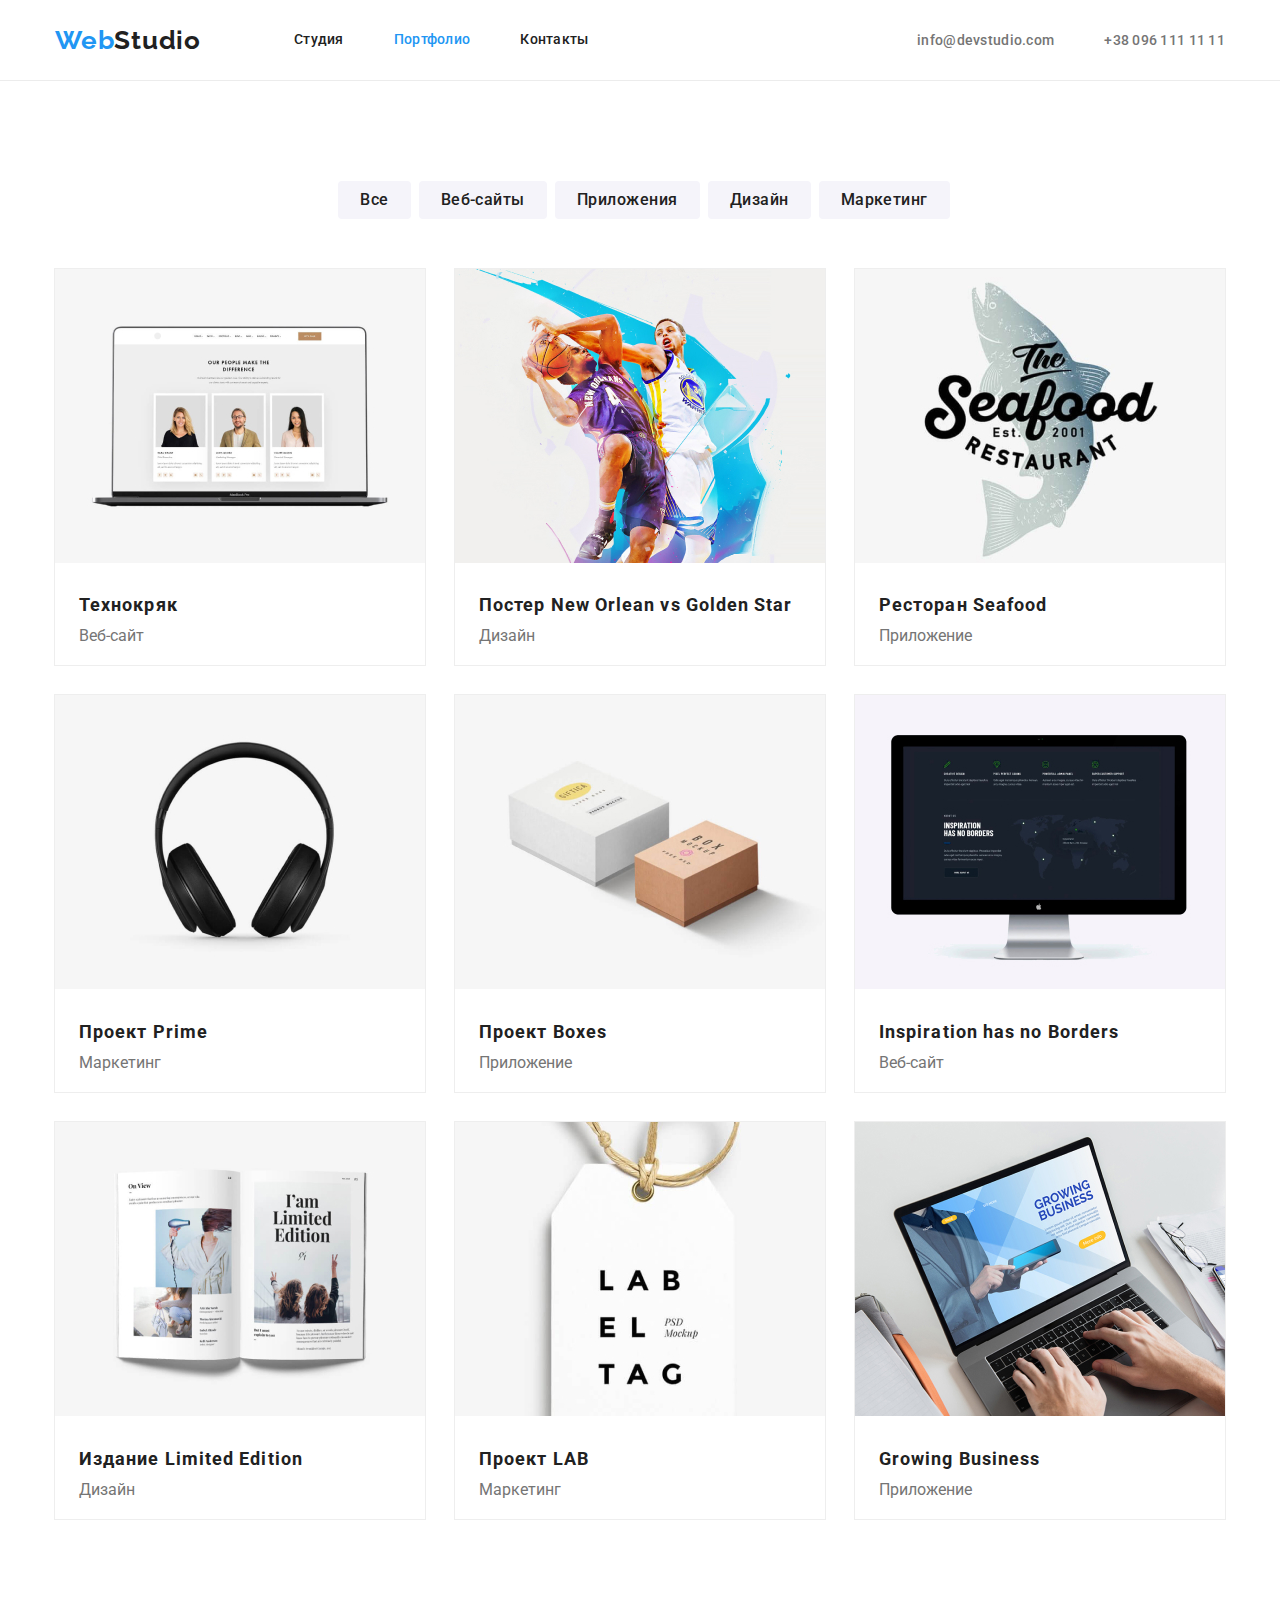
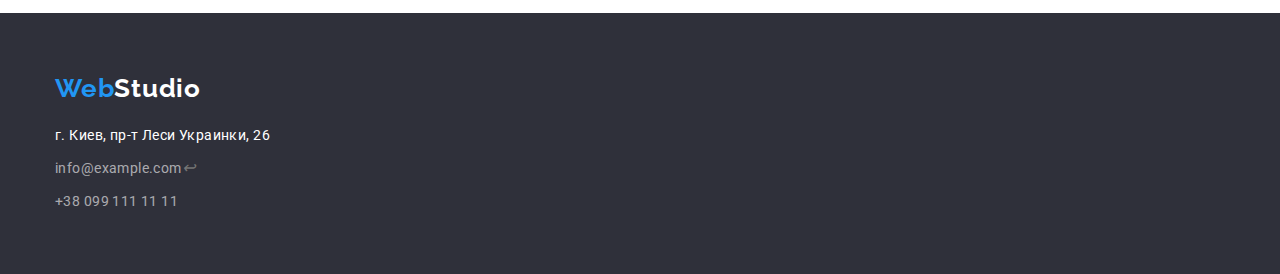
==== portfolio.html @ 3832791e "clone repo" ====
<!DOCTYPE html>
<html lang="ru">
  <head>
    <meta charset="UTF-8" />
    <meta http-equiv="X-UA-Compatible" content="IE=edge" />
    <meta name="viewport" content="width=device-width, initial-scale=1.0" />
    <title>Home work #2</title>
    <link
      href="https://fonts.googleapis.com/css2?family=Raleway:wght@700&family=Roboto:wght@400;500;700;900&display=swap"
      rel="stylesheet"
    />
    <link
      rel="stylesheet"
      href="https://cdnjs.cloudflare.com/ajax/libs/modern-normalize/1.1.0/modern-normalize.min.css"
    />

    <link rel="stylesheet" href="./css/styles.css" />
  </head>
  <body>
    <header class="page-header">
      <nav class="conteiner header-nav">
        <a class="logo link" href="./index.html"
          ><span class="logo-accent">Web</span>Studio</a
        >

        <ul class="site-nav list">
          <li class="item">
            <a href="./index.html" class="link">Студия</a>
          </li>
          <li class="item">
            <a href="./portfolio.html" class="link curent">Портфолио</a>
          </li>
          <li class="item"><a href="" class="link">Контакты</a></li>
        </ul>
        <ul class="contact-nav list">
          <li class="item">
            <a href="emailto:info@devstudio.com" class="e-mail-nav"
              >info@devstudio.com</a
            >
          </li>
          <li class="item">
            <a href="tel:+380961111111" class="tel-nav">+38 096 111 11 11</a>
          </li>
        </ul>
      </nav>
    </header>

    <main>
      <section class="all-content">
        <div class="conteiner">
          <h1 class="main-portfolio">Портфолио</h1>
          <ul class="filters list">
            <li class="filter-main">
              <button type="button" class="button-nav">Все</button>
            </li>
            <li class="filter-main">
              <button type="button" class="button-nav">Веб-сайты</button>
            </li>
            <li class="filter-main">
              <button type="button" class="button-nav">Приложения</button>
            </li>
            <li class="filter-main">
              <button type="button" class="button-nav">Дизайн</button>
            </li>
            <li class="filter-main">
              <button type="button" class="button-nav">Маркетинг</button>
            </li>
          </ul>
          <!-- pictures filters -->
          <ul class="portfolio-filters list">
            <li class="project">
              <a href=""></a>
              <img
                class="pictures-filters"
                src="./images/laptop.jpg"
                width="370"
                alt="Ноутбук"
              />
              <div class="project-text">
                <h2 class="project-title">Технокряк</h2>
                <p>Веб-сайт</p>
              </div>
            </li>
            <li class="project">
              <a href=""></a>
              <img
                class="pictures-filters"
                src="./images/poster.jpg"
                width="370"
                alt="постер"
              />
              <div class="project-text">
                <h2 class="project-title">Постер New Orlean vs Golden Star</h2>
                <p>Дизайн</p>
              </div>
            </li>
            <li class="project">
              <a href=""></a>
              <img
                class="pictures-filters"
                src="./images/restaurantlogo.jpg"
                width="370"
                alt="лого ресторана"
              />
              <div class="project-text">
                <h2 class="project-title">Ресторан Seafood</h2>
                <p>Приложение</p>
              </div>
            </li>
            <li class="project">
              <a href=""></a>
              <img
                class="pictures-filters"
                src="./images/headphone.jpg"
                width="370"
                alt="наушники"
              />
              <div class="project-text">
                <h2 class="project-title">Проект Prime</h2>
                <p>Маркетинг</p>
              </div>
            </li>
            <li class="project">
              <a href=""></a>
              <img
                class="pictures-filters"
                src="./images/box.jpg"
                width="370"
                alt="коробки"
              />
              <div class="project-text">
                <h2 class="project-title">Проект Boxes</h2>
                <p>Приложение</p>
              </div>
            </li>
            <li class="project">
              <a href=""></a>
              <img
                class="pictures-filters"
                src="./images/monitor.jpg"
                width="370"
                alt="монитор"
              />
              <div class="project-text">
                <h2 class="project-title">Inspiration has no Borders</h2>
                <p>Веб-сайт</p>
              </div>
            </li>
            <li class="project">
              <a href=""></a>
              <img
                src="./images/magazine.jpg"
                width="370"
                alt="журнал"
                class="pictures-filters"
              />
              <div class="project-text">
                <h2 class="project-title">Издание Limited Edition</h2>
                <p>Дизайн</p>
              </div>
            </li>
            <li class="project">
              <a href=""></a>
              <img
                class="pictures-filters"
                src="./images/projectlogo.jpg"
                width="370"
                alt="лого проекта"
              />
              <div class="project-text">
                <h2 class="project-title">Проект LAB</h2>
                <p>Маркетинг</p>
              </div>
            </li>
            <li class="project">
              <a href=""></a>
              <img
                class="pictures-filters"
                src="./images/site.jpg"
                width="370"
                alt="сайт"
              />
              <div class="project-text">
                <h2 class="project-title">Growing Business</h2>
                <p>Приложение</p>
              </div>
            </li>
          </ul>
        </div>
      </section>
    </main>
    <footer class="main-footer">
      <div class="conteiner">
        <a href="./index.html" class="logo link"
          ><span class="logo-accent">Web</span
          ><span class="logostudia-accent">Studio</span></a
        >
        <address>
          <ul class="list">
            <li class="adress-margin">
              <a
                href="https://www.google.com/maps/d/viewer?mid=10uSM3H-mIU3GznYo2szRIEphczw&hl=en_US&ll=50.42732700000001%2C30.538092&z=17"
                class="map"
                target="_blank"
                rel="noopener noreferrer"
                >г. Киев, пр-т Леси Украинки, 26</a
              >
            </li>
            <li class="contact-margin">
              <a href="mailto:info@example.com" class="footer-info"
                >info@example.com</a
              >↩
            </li>
            <li class="contact-margin">
              <a href="tel:+380991111111" class="footer-info"
                >+38 099 111 11 11</a
              >
            </li>
          </ul>
        </address>
      </div>
    </footer>
  </body>
</html>
---- css/styles.css ----
:root {
  --primary-text-color: #757575;
  --main-black-color: #212121;
  --accent-color: #2196f3;
  --main-white-color: #ffffff;
  --hero-footer-backgraund-color: #2f303a;
  --section-team-background-color: #f5f4fa;
  --contacts-text-color: rgba(255, 255, 255, 0.6);
}

body {
  background-color: var(--main-white-color);
  color: var(--primary-text-color);
  font-family: Roboto, sans-serif;
}
.list {
  padding: 0;
  margin: 0;
  list-style: none;
}
.block {
  position: absolute;
  width: 1px;
  height: 1px;
  margin: -1px;
  border: 0;
  padding: 0;

  white-space: nowrap;
  clip-path: inset(100%);
  clip: rect(0 0 0 0);
  overflow: hidden;
}
/* reset */
h1,
h2,
h3,
h4,
h5,
p,
ul {
  margin: 0;
  padding: 0;
  border: 0;
  font-size: 100%;
  font: inherit;
  vertical-align: baseline;
}

/* Header */
.page-header {
  border-bottom: 1px solid #ececec;
}

.header-nav {
  display: flex;
  align-items: center;
}
.conteiner {
  margin-left: auto;
  margin-right: auto;
  width: 1200px;
  padding-left: 15px;
  padding-right: 15px;
}
.logo {
  color: var(--main-black-color);
  font-family: "Raleway", cursive;
  font-weight: 700;
  font-size: 26px;
  line-height: 1.19;
  letter-spacing: 0.03em;
  text-decoration: none;
}
.logo-accent {
  color: var(--accent-color);
}
.site-nav {
  display: flex;
  margin-left: 93px;
}
.site-nav .item {
  margin-right: 50px;
}
.site-nav .item:last-child {
  margin-right: 0;
}
.site-nav .link {
  display: block;
  padding-top: 32px;
  padding-bottom: 32px;

  color: var(--main-black-color);
  font-weight: 500;
  font-size: 14px;
  line-height: 1.14;
  letter-spacing: 0.02em;
  text-decoration: none;
}
.site-nav .link:hover,
.site-nav .link:focus {
  color: var(--accent-color);
}
.site-nav .link.curent {
  color: var(--accent-color);
}
.contact-nav a {
  color: var(--primary-text-color);
  font-weight: 500;
  font-size: 14px;
  line-height: 1.14px;
  letter-spacing: 0.02em;
  text-decoration: none;
}
.contact-nav a:hover,
.contact-nav a:focus {
  color: var(--accent-color);
}
.contact-nav {
  display: flex;
  margin-left: auto;
}
.contact-nav .item + .item {
  margin-left: 50px;
}

/* Main
 Эффективные решения для вашего бизнеса */
.hero {
  padding-top: 200px;
  padding-bottom: 200px;
}
.hero-title {
  margin-top: 0px;
  margin-bottom: 30px;
  margin-left: auto;
  margin-right: auto;

  color: var(--main-white-color);
  font-weight: 900;
  font-size: 44px;
  line-height: 1.37;
  text-transform: uppercase;
  letter-spacing: 0.06em;
  text-align: center;
  width: 700px;
}
.hero {
  text-align: center;
  background: var(--hero-footer-backgraund-color);
}
.hero-button {
  width: 200px;
  height: 50px;
  color: var(--main-white-color);
  background: var(--accent-color);
  font-family: inherit;
  font-weight: 700;
  font-size: 16px;
  line-height: 1.9;
  border-width: 0;
}
.section {
  padding-top: 94px;
  padding-bottom: 94px;
}
.feature-list {
  display: flex;
  margin-top: 0;
  margin-bottom: 10;
}
/* Чем занимаемся */
.section-title {
  margin-bottom: 50px;
  margin-top: 0;

  color: var(--main-black-color);
  font-weight: 700;
  font-size: 36px;
  line-height: 1.16;
  letter-spacing: 0.03em;
  text-align: center;
}
/* Наши преимущества */
.feature-list .feature-margine + .feature-margine {
  margin-left: 30px;
}
.list-title {
  margin-top: 0;
  margin-bottom: 10px;

  color: var(--main-black-color);
  font-weight: 700;
  font-size: 14px;
  line-height: 1.14;
  letter-spacing: 0.03em;
  text-transform: uppercase;
}
.list-text {
  margin-top: 10px;
  margin-bottom: 0;
  width: 270px;

  color: var(--primary-text-color);
  font-size: 14px;
  line-height: 1.7;
  letter-spacing: 0.03em;
}

/* cards */
.section.no-padding {
  padding-top: 0;
  padding-bottom: 94px;
}
.pictures {
  display: flex;
}
.pictures .img-margine + .img-margine {
  margin-left: 30px;
}
/* Наша команда */
.teams-title {
  background: var(--section-team-background-color);
}
.comunity-title {
  display: flex;
  margin-right: 30px;
}
.comunity-title .picture-margine + .picture-margine {
  margin-left: 30px;
}
/* .person {
  margin-bottom: 30px;
} */
.person {
  display: block;
}
.posution {
  padding-top: 30px;
  padding-bottom: 30px;
}
.team-title {
  margin-top: 0;
  margin-bottom: 10px;
  text-align: center;

  color: var(--main-black-color);
  font-weight: 500;
  font-size: 16px;
  line-height: 1.8;
  letter-spacing: 0.03em;
}
.person-title {
  margin-top: 0px;
  text-align: center;
  margin-bottom: 0;

  font-size: 16px;
  line-height: 1.18;
  letter-spacing: 0.03em;
}
.picture-margine {
  border-radius: 0px 0px 4px 4px;
  background: var(--main-white-color);
}
/* footer */
.main-footer {
  padding-top: 60px;
  padding-bottom: 60px;

  background: var(--hero-footer-backgraund-color);
  text-decoration: none;
}

.adress-margin {
  margin-top: 20px;
  margin-bottom: 9px;
}
.contact-margin {
  margin-bottom: 9px;
}
.contact-margin:last-child {
  margin-bottom: 0%;
}
.logostudia-accent {
  color: var(--main-white-color);
}
.map {
  color: var(--main-white-color);
  font-size: 14px;
  line-height: 1.71;
  letter-spacing: 0.03em;
  text-decoration: none;
  font-style: normal;
}
.map:hover,
.map:focus {
  color: var(--accent-color);
}
.footer-info {
  color: var(--contacts-text-color);
  font-size: 14px;
  line-height: 1.71;
  letter-spacing: 0.03em;
  text-decoration: none;
  font-style: normal;
}
.footer-info:hover,
.foter-info:focus {
  color: var(--accent-color);
}
/* Portfolio */
.all-content {
  padding-top: 100px;
  padding-bottom: 94px;
}
.main-portfolio {
  margin-top: 0;
  margin-bottom: 0;
  display: none;
}
.button-nav:hover,
.button-nav:focus {
  color: var(--main-white-color);
  background: var(--accent-color);
}
.filters {
  display: flex;
  justify-content: center;
  margin-bottom: 50px;
}
.filter-main {
  margin-left: 8px;
}
.button-nav {
  padding: 6px 22px;
  border-radius: 4px;
  font-family: Roboto, sans-serif;
  border-width: 0;
  color: var(--main-black-color);
  font-weight: 500;
  font-size: 16px;
  line-height: 1.6;
  text-align: center;
  letter-spacing: 0.03em;
  cursor: pointer;
  background: var(--section-team-background-color);
}
/* pictures filters */
.portfolio-filters {
  display: flex;
  flex-wrap: wrap;
  margin-bottom: -30px;
}
.pictures-filters {
}
.project {
  margin-right: 30px;
  margin-bottom: 30px;
  outline: 1px solid #eeeeee;
}
.project:nth-child(3n) {
  margin-right: 0;
}
.project.project:ntn-last-child(-n + 3) {
  margin-bottom: 0;
}

.project-title {
  margin-bottom: 4px;

  font-weight: 700;
  font-size: 18px;
  line-height: 2;
  letter-spacing: 0.06em;
  color: var(--main-black-color);
}
.project-text {
  padding: 20px 24px;
}
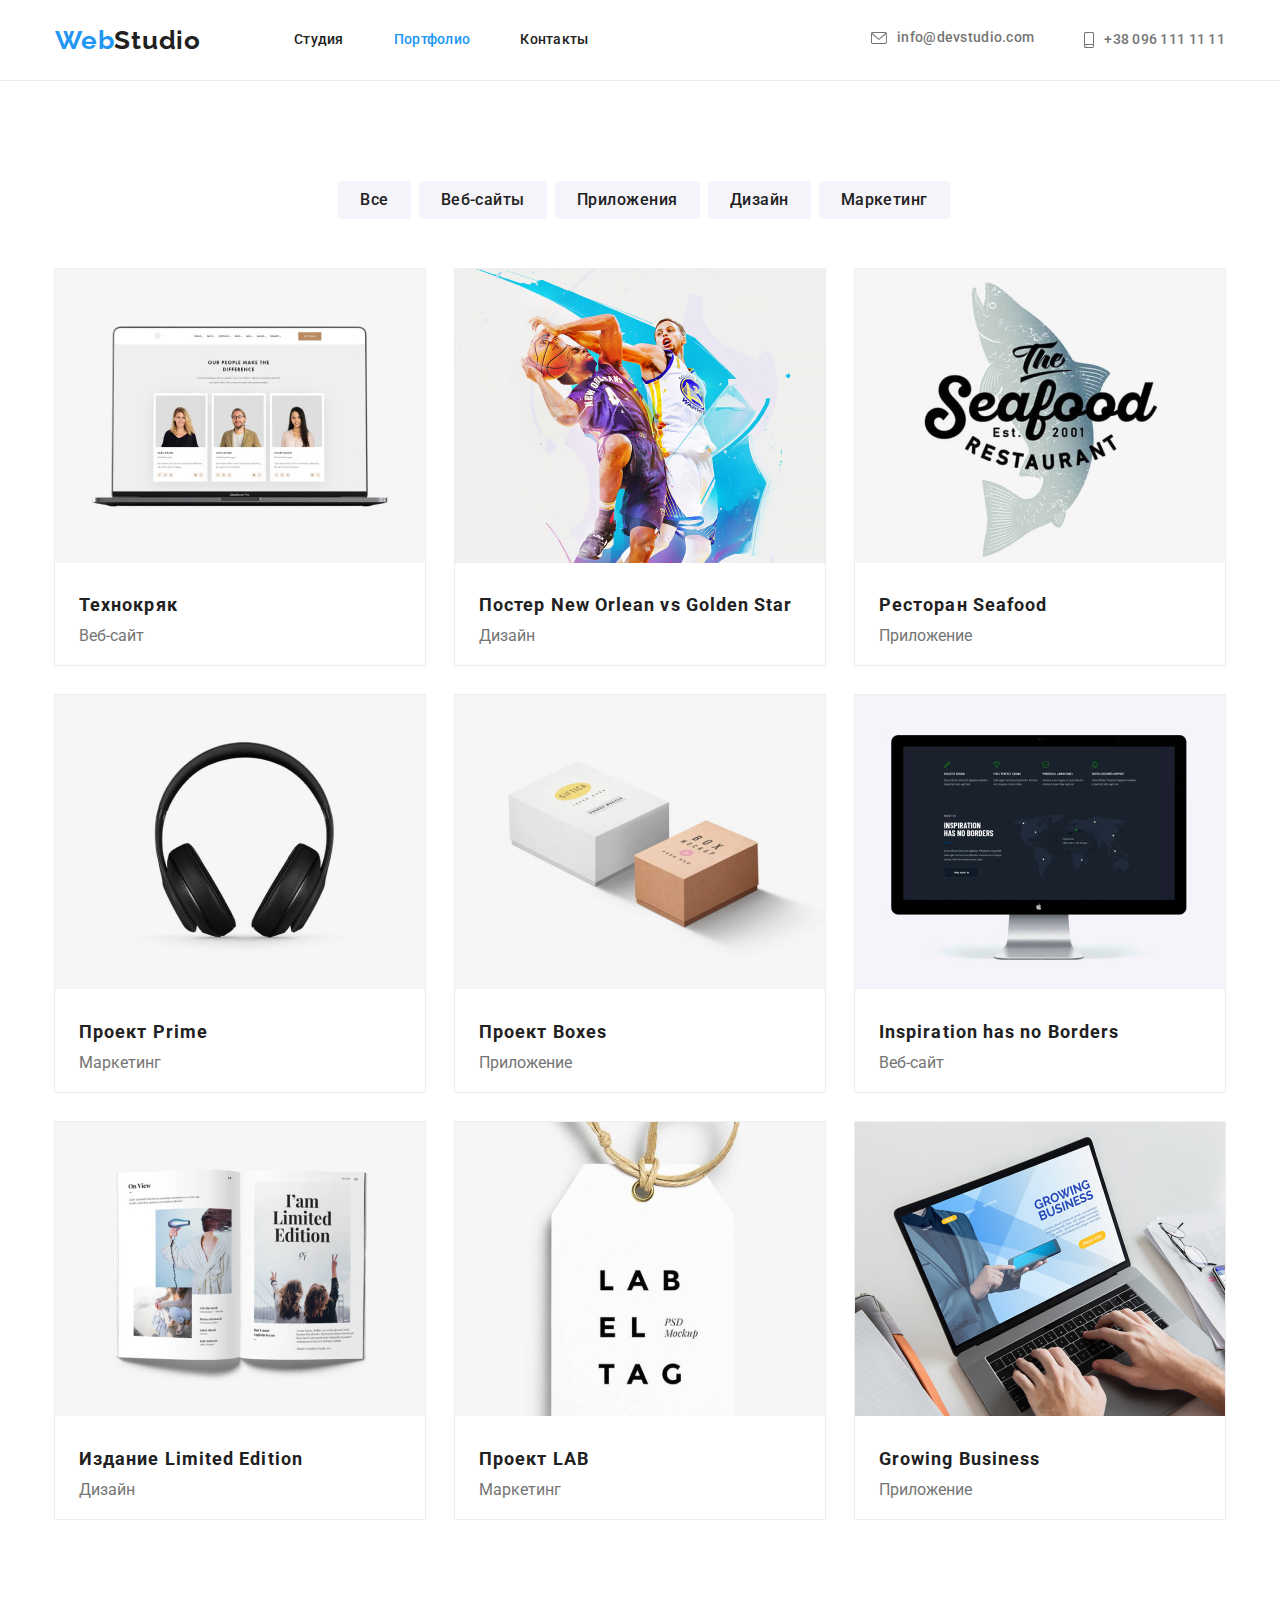
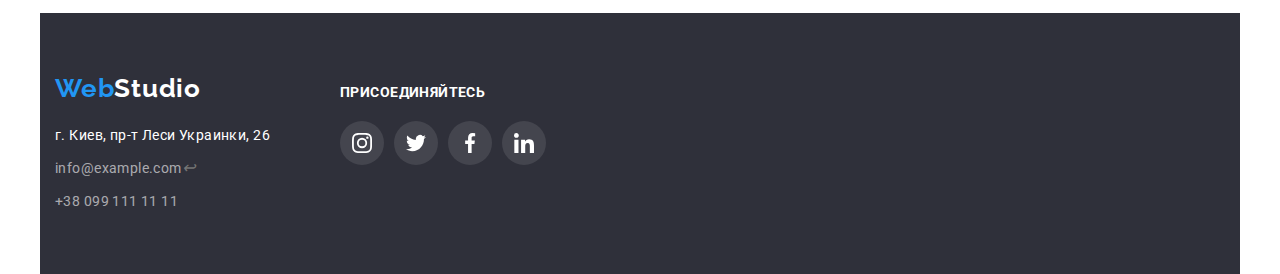
==== commit 5efc4aed: "homework did" ====
--- a/portfolio.html
+++ b/portfolio.html
@@ -34,12 +34,24 @@
         </ul>
         <ul class="contact-nav list">
           <li class="item">
-            <a href="emailto:info@devstudio.com" class="e-mail-nav"
-              >info@devstudio.com</a
+            <a href="emailto:info@devstudio.com" class="e-mail-nav">
+              <svg class="icon-envelope">
+                <use
+                  href="./images/iconsvg/symbol-defs.svg#icon-envelope"
+                ></use>
+              </svg>
+              info@devstudio.com
+            </a>
+          </li>
+          <li class="item">
+            <a href="tel:+380961111111" class="tel-nav">
+              <svg class="icon-smartphone">
+                <use
+                  href="./images/iconsvg/symbol-defs.svg#icon-smartphone"
+                ></use>
+              </svg>
+              +38 096 111 11 11</a
             >
-          </li>
-          <li class="item">
-            <a href="tel:+380961111111" class="tel-nav">+38 096 111 11 11</a>
           </li>
         </ul>
       </nav>
@@ -189,8 +201,8 @@
         </div>
       </section>
     </main>
-    <footer class="main-footer">
-      <div class="conteiner">
+    <footer class="main-footer conteiner">
+      <div>
         <a href="./index.html" class="logo link"
           ><span class="logo-accent">Web</span
           ><span class="logostudia-accent">Studio</span></a
@@ -219,6 +231,47 @@
           </ul>
         </address>
       </div>
+      <section class="footer-section">
+        <h4 class="footer-contact-title">присоединяйтесь</h4>
+        <ul class="footer-contact list">
+          <li>
+            <a class="footer-contact-link" href="">
+              <svg class="footer-networks">
+                <use
+                  href="./images/iconsvg/symbol-defs.svg#icon-footerinstagram"
+                ></use>
+              </svg>
+            </a>
+          </li>
+          <li>
+            <a class="footer-contact-link" href="">
+              <svg class="footer-networks">
+                <use
+                  href="./images/iconsvg/symbol-defs.svg#icon-footertwitter"
+                ></use>
+              </svg>
+            </a>
+          </li>
+          <li>
+            <a class="footer-contact-link" href="">
+              <svg class="footer-networks">
+                <use
+                  href="./images/iconsvg/symbol-defs.svg#icon-footerfacebook"
+                ></use>
+              </svg>
+            </a>
+          </li>
+          <li>
+            <a class="footer-contact-link" href="">
+              <svg class="footer-networks">
+                <use
+                  href="./images/iconsvg/symbol-defs.svg#icon-footerlinkedin"
+                ></use>
+              </svg>
+            </a>
+          </li>
+        </ul>
+      </section>
     </footer>
   </body>
 </html>
--- a/css/styles.css
+++ b/css/styles.css
@@ -56,6 +56,33 @@
   display: flex;
   align-items: center;
 }
+.e-mail-nav {
+  color: var(--primary-text-color);
+  display: flex;
+  align-items: center;
+}
+.e-mail-nav:hover {
+  color: var(--primary-text-color);
+}
+.icon-envelope {
+  width: 16px;
+  height: 12px;
+  fill: currentColor;
+  margin-right: 10px;
+}
+.tel-nav {
+  display: flex;
+  align-items: center;
+}
+.icon-smartphone {
+  width: 10px;
+  height: 16px;
+  fill: currentColor;
+  margin-right: 10px;
+}
+.icon-smartphone:hover {
+  fill: var(--accent-color);
+}
 .conteiner {
   margin-left: auto;
   margin-right: auto;
@@ -63,6 +90,10 @@
   padding-left: 15px;
   padding-right: 15px;
 }
+.icon-smartphone {
+  width: 10px;
+  height: 16px;
+}
 .logo {
   color: var(--main-black-color);
   font-family: "Raleway", cursive;
@@ -129,6 +160,22 @@
 .hero {
   padding-top: 200px;
   padding-bottom: 200px;
+  text-align: center;
+  background-color: var(--main-black-color);
+  background-image: linear-gradient(
+      to right,
+      rgba(47, 48, 58, 0.4),
+      rgba(47, 48, 58, 0.4)
+    ),
+    url(../images/team.jpg);
+  height: 600px;
+  max-width: 1600px;
+  background-repeat: no-repeat;
+  background-size: cover;
+  background-position: center;
+
+  margin-left: auto;
+  margin-right: auto;
 }
 .hero-title {
   margin-top: 0px;
@@ -145,10 +192,7 @@
   text-align: center;
   width: 700px;
 }
-.hero {
-  text-align: center;
-  background: var(--hero-footer-backgraund-color);
-}
+
 .hero-button {
   width: 200px;
   height: 50px;
@@ -181,10 +225,56 @@
   letter-spacing: 0.03em;
   text-align: center;
 }
+
+.company-section {
+  display: flex;
+}
+.company {
+}
+.company-link {
+  display: flex;
+  justify-content: center;
+  align-items: center;
+  width: 170px;
+  height: 92px;
+  border: 1px solid #afb1b8;
+  border-radius: 4px;
+  color: #afb1b8;
+}
+.company-logo {
+  width: 106px;
+  height: 60px;
+  fill: currentColor;
+}
+.company-link:hover,
+.company-link:focus {
+  color: var(--accent-color);
+  border-color: var(--accent-color);
+}
+.company-section .company + .company {
+  margin-left: 30px;
+}
+
 /* Наши преимущества */
 .feature-list .feature-margine + .feature-margine {
   margin-left: 30px;
 }
+.icon-section {
+  background-color: var(--section-team-background-color);
+  width: 270px;
+  height: 120px;
+  display: flex;
+  justify-content: center;
+  align-items: center;
+  margin-bottom: 30px;
+  border-radius: 4px;
+}
+
+.icon-hero {
+  width: 70px;
+  height: 70px;
+}
+
 .list-title {
   margin-top: 0;
   margin-bottom: 10px;
@@ -237,7 +327,7 @@
 }
 .posution {
   padding-top: 30px;
-  padding-bottom: 30px;
+  padding-bottom: 16px;
 }
 .team-title {
   margin-top: 0;
@@ -259,12 +349,41 @@
   line-height: 1.18;
   letter-spacing: 0.03em;
 }
+.person-contacts {
+  display: flex;
+  justify-content: center;
+}
+.link-networks {
+  display: flex;
+  align-items: center;
+  justify-content: center;
+  width: 44px;
+  height: 44px;
+  color: #afb1b8;
+}
+.link-networks:hover,
+.link-networks:focus {
+  background-color: var(--accent-color);
+  border-radius: 50%;
+  color: var(--main-white-color);
+}
+.person-contacts li + li {
+  margin-left: 10px;
+}
+.logo-networks {
+  width: 20px;
+  height: 20px;
+  fill: currentColor;
+}
+
 .picture-margine {
   border-radius: 0px 0px 4px 4px;
   background: var(--main-white-color);
+  padding-bottom: 30px;
 }
 /* footer */
 .main-footer {
+  display: flex;
   padding-top: 60px;
   padding-bottom: 60px;
 
@@ -309,6 +428,46 @@
 .foter-info:focus {
   color: var(--accent-color);
 }
+.footer-section {
+  padding-top: 12px;
+  margin-left: 70px;
+}
+.footer-contact-title {
+  font-weight: 700;
+  font-size: 14px;
+  line-height: 1.14;
+  letter-spacing: 0.03em;
+  text-transform: uppercase;
+  color: var(--main-white-color);
+}
+.footer-contact {
+  margin-top: 20px;
+  display: flex;
+}
+.footer-contact li + li {
+  margin-left: 10px;
+}
+.footer-contact-link {
+  display: flex;
+  justify-content: center;
+  align-items: center;
+  border-radius: 50%;
+  color: var(--main-white-color);
+  background-color: rgba(255, 255, 255, 0.1);
+  width: 44px;
+  height: 44px;
+}
+
+.footer-contact-link:hover,
+.footer-contact-link:focus {
+  background-color: var(--accent-color);
+}
+.footer-networks {
+  width: 20px;
+  height: 20px;
+  fill: currentColor;
+}
+
 /* Portfolio */
 .all-content {
   padding-top: 100px;
@@ -352,8 +511,6 @@
   flex-wrap: wrap;
   margin-bottom: -30px;
 }
-.pictures-filters {
-}
 .project {
   margin-right: 30px;
   margin-bottom: 30px;
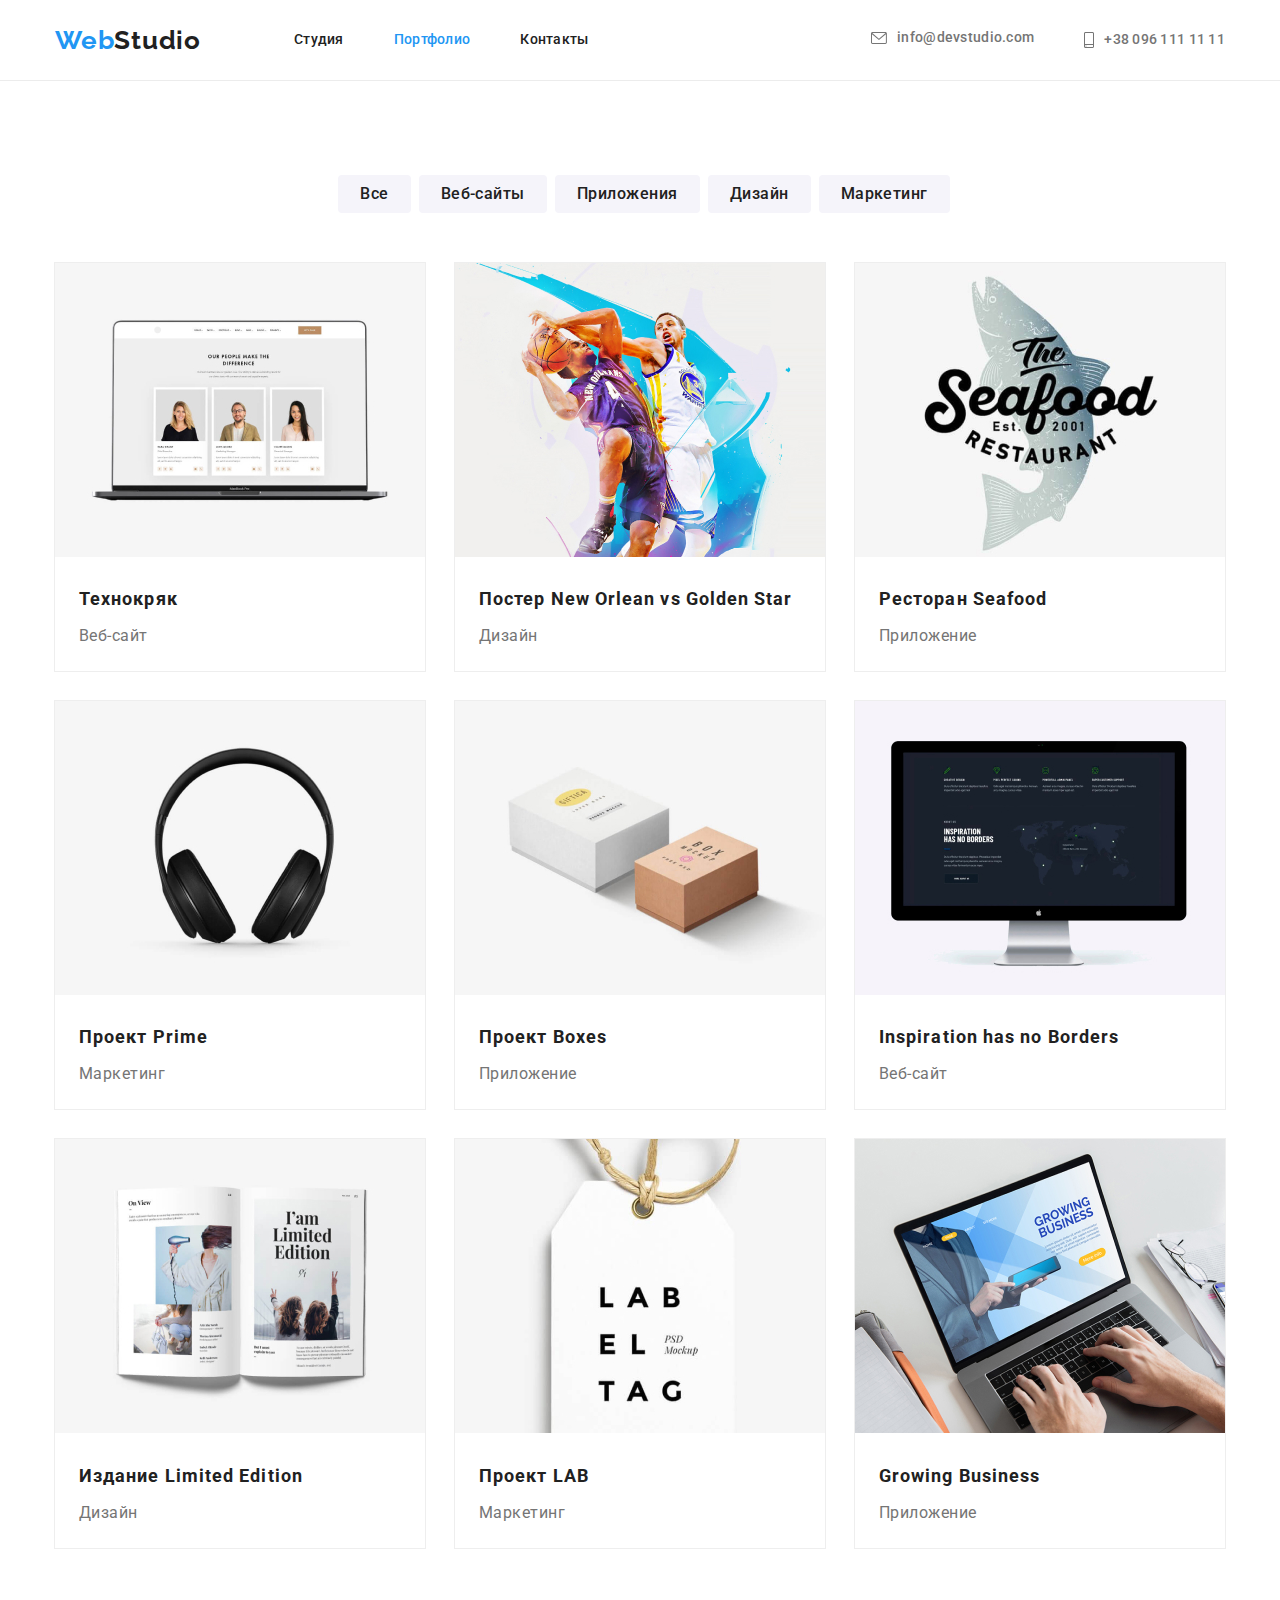
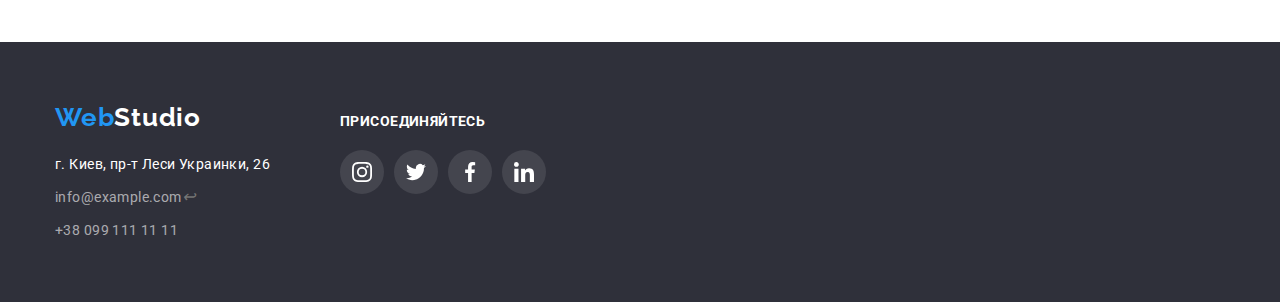
==== commit ba678abb: "fixed bug" ====
--- a/portfolio.html
+++ b/portfolio.html
@@ -90,7 +90,7 @@
               />
               <div class="project-text">
                 <h2 class="project-title">Технокряк</h2>
-                <p>Веб-сайт</p>
+                <p class="project-info">Веб-сайт</p>
               </div>
             </li>
             <li class="project">
@@ -103,7 +103,7 @@
               />
               <div class="project-text">
                 <h2 class="project-title">Постер New Orlean vs Golden Star</h2>
-                <p>Дизайн</p>
+                <p class="project-info">Дизайн</p>
               </div>
             </li>
             <li class="project">
@@ -116,7 +116,7 @@
               />
               <div class="project-text">
                 <h2 class="project-title">Ресторан Seafood</h2>
-                <p>Приложение</p>
+                <p class="project-info">Приложение</p>
               </div>
             </li>
             <li class="project">
@@ -129,7 +129,7 @@
               />
               <div class="project-text">
                 <h2 class="project-title">Проект Prime</h2>
-                <p>Маркетинг</p>
+                <p class="project-info">Маркетинг</p>
               </div>
             </li>
             <li class="project">
@@ -142,7 +142,7 @@
               />
               <div class="project-text">
                 <h2 class="project-title">Проект Boxes</h2>
-                <p>Приложение</p>
+                <p class="project-info">Приложение</p>
               </div>
             </li>
             <li class="project">
@@ -155,7 +155,7 @@
               />
               <div class="project-text">
                 <h2 class="project-title">Inspiration has no Borders</h2>
-                <p>Веб-сайт</p>
+                <p class="project-info">Веб-сайт</p>
               </div>
             </li>
             <li class="project">
@@ -168,7 +168,7 @@
               />
               <div class="project-text">
                 <h2 class="project-title">Издание Limited Edition</h2>
-                <p>Дизайн</p>
+                <p class="project-info">Дизайн</p>
               </div>
             </li>
             <li class="project">
@@ -181,7 +181,7 @@
               />
               <div class="project-text">
                 <h2 class="project-title">Проект LAB</h2>
-                <p>Маркетинг</p>
+                <p class="project-info">Маркетинг</p>
               </div>
             </li>
             <li class="project">
@@ -194,84 +194,86 @@
               />
               <div class="project-text">
                 <h2 class="project-title">Growing Business</h2>
-                <p>Приложение</p>
+                <p class="project-info">Приложение</p>
               </div>
             </li>
           </ul>
         </div>
       </section>
     </main>
-    <footer class="main-footer conteiner">
-      <div>
-        <a href="./index.html" class="logo link"
-          ><span class="logo-accent">Web</span
-          ><span class="logostudia-accent">Studio</span></a
-        >
-        <address>
-          <ul class="list">
-            <li class="adress-margin">
-              <a
-                href="https://www.google.com/maps/d/viewer?mid=10uSM3H-mIU3GznYo2szRIEphczw&hl=en_US&ll=50.42732700000001%2C30.538092&z=17"
-                class="map"
-                target="_blank"
-                rel="noopener noreferrer"
-                >г. Киев, пр-т Леси Украинки, 26</a
-              >
-            </li>
-            <li class="contact-margin">
-              <a href="mailto:info@example.com" class="footer-info"
-                >info@example.com</a
-              >↩
-            </li>
-            <li class="contact-margin">
-              <a href="tel:+380991111111" class="footer-info"
-                >+38 099 111 11 11</a
-              >
+    <footer class="main-footer">
+      <div class="conteiner main-footer-container">
+        <div>
+          <a href="./index.html" class="logo link"
+            ><span class="logo-accent">Web</span
+            ><span class="logostudia-accent">Studio</span></a
+          >
+          <address>
+            <ul class="list">
+              <li class="adress-margin">
+                <a
+                  href="https://www.google.com/maps/d/viewer?mid=10uSM3H-mIU3GznYo2szRIEphczw&hl=en_US&ll=50.42732700000001%2C30.538092&z=17"
+                  class="map"
+                  target="_blank"
+                  rel="noopener noreferrer"
+                  >г. Киев, пр-т Леси Украинки, 26</a
+                >
+              </li>
+              <li class="contact-margin">
+                <a href="mailto:info@example.com" class="footer-info"
+                  >info@example.com</a
+                >↩
+              </li>
+              <li class="contact-margin">
+                <a href="tel:+380991111111" class="footer-info"
+                  >+38 099 111 11 11</a
+                >
+              </li>
+            </ul>
+          </address>
+        </div>
+        <div class="footer-section">
+          <h4 class="footer-contact-title">присоединяйтесь</h4>
+          <ul class="footer-contact list">
+            <li>
+              <a class="footer-contact-link" href="">
+                <svg class="footer-networks">
+                  <use
+                    href="./images/iconsvg/symbol-defs.svg#icon-footerinstagram"
+                  ></use>
+                </svg>
+              </a>
+            </li>
+            <li>
+              <a class="footer-contact-link" href="">
+                <svg class="footer-networks">
+                  <use
+                    href="./images/iconsvg/symbol-defs.svg#icon-footertwitter"
+                  ></use>
+                </svg>
+              </a>
+            </li>
+            <li>
+              <a class="footer-contact-link" href="">
+                <svg class="footer-networks">
+                  <use
+                    href="./images/iconsvg/symbol-defs.svg#icon-footerfacebook"
+                  ></use>
+                </svg>
+              </a>
+            </li>
+            <li>
+              <a class="footer-contact-link" href="">
+                <svg class="footer-networks">
+                  <use
+                    href="./images/iconsvg/symbol-defs.svg#icon-footerlinkedin"
+                  ></use>
+                </svg>
+              </a>
             </li>
           </ul>
-        </address>
+        </div>
       </div>
-      <section class="footer-section">
-        <h4 class="footer-contact-title">присоединяйтесь</h4>
-        <ul class="footer-contact list">
-          <li>
-            <a class="footer-contact-link" href="">
-              <svg class="footer-networks">
-                <use
-                  href="./images/iconsvg/symbol-defs.svg#icon-footerinstagram"
-                ></use>
-              </svg>
-            </a>
-          </li>
-          <li>
-            <a class="footer-contact-link" href="">
-              <svg class="footer-networks">
-                <use
-                  href="./images/iconsvg/symbol-defs.svg#icon-footertwitter"
-                ></use>
-              </svg>
-            </a>
-          </li>
-          <li>
-            <a class="footer-contact-link" href="">
-              <svg class="footer-networks">
-                <use
-                  href="./images/iconsvg/symbol-defs.svg#icon-footerfacebook"
-                ></use>
-              </svg>
-            </a>
-          </li>
-          <li>
-            <a class="footer-contact-link" href="">
-              <svg class="footer-networks">
-                <use
-                  href="./images/iconsvg/symbol-defs.svg#icon-footerlinkedin"
-                ></use>
-              </svg>
-            </a>
-          </li>
-        </ul>
-      </section>
     </footer>
   </body>
 </html>
--- a/css/styles.css
+++ b/css/styles.css
@@ -229,8 +229,7 @@
 .company-section {
   display: flex;
 }
-.company {
-}
+
 .company-link {
   display: flex;
   justify-content: center;
@@ -380,17 +379,22 @@
   border-radius: 0px 0px 4px 4px;
   background: var(--main-white-color);
   padding-bottom: 30px;
+  box-shadow: 0px 1px 3px rgba(0, 0, 0, 0.12), 0px 1px 1px rgba(0, 0, 0, 0.14),
+    0px 2px 1px rgba(0, 0, 0, 0.2);
+  border-radius: 0px 0px 4px 4px;
 }
 /* footer */
 .main-footer {
-  display: flex;
   padding-top: 60px;
   padding-bottom: 60px;
 
   background: var(--hero-footer-backgraund-color);
   text-decoration: none;
 }
-
+.main-footer-container {
+  display: flex;
+  align-items: baseline;
+}
 .adress-margin {
   margin-top: 20px;
   margin-bottom: 9px;
@@ -429,7 +433,6 @@
   color: var(--accent-color);
 }
 .footer-section {
-  padding-top: 12px;
   margin-left: 70px;
 }
 .footer-contact-title {
@@ -470,7 +473,7 @@
 
 /* Portfolio */
 .all-content {
-  padding-top: 100px;
+  padding-top: 94px;
   padding-bottom: 94px;
 }
 .main-portfolio {
@@ -535,3 +538,9 @@
 .project-text {
   padding: 20px 24px;
 }
+.project-info {
+  font-weight: 400;
+  font-size: 16px;
+  line-height: calc(30 / 16);
+  letter-spacing: 0.03em;
+}
